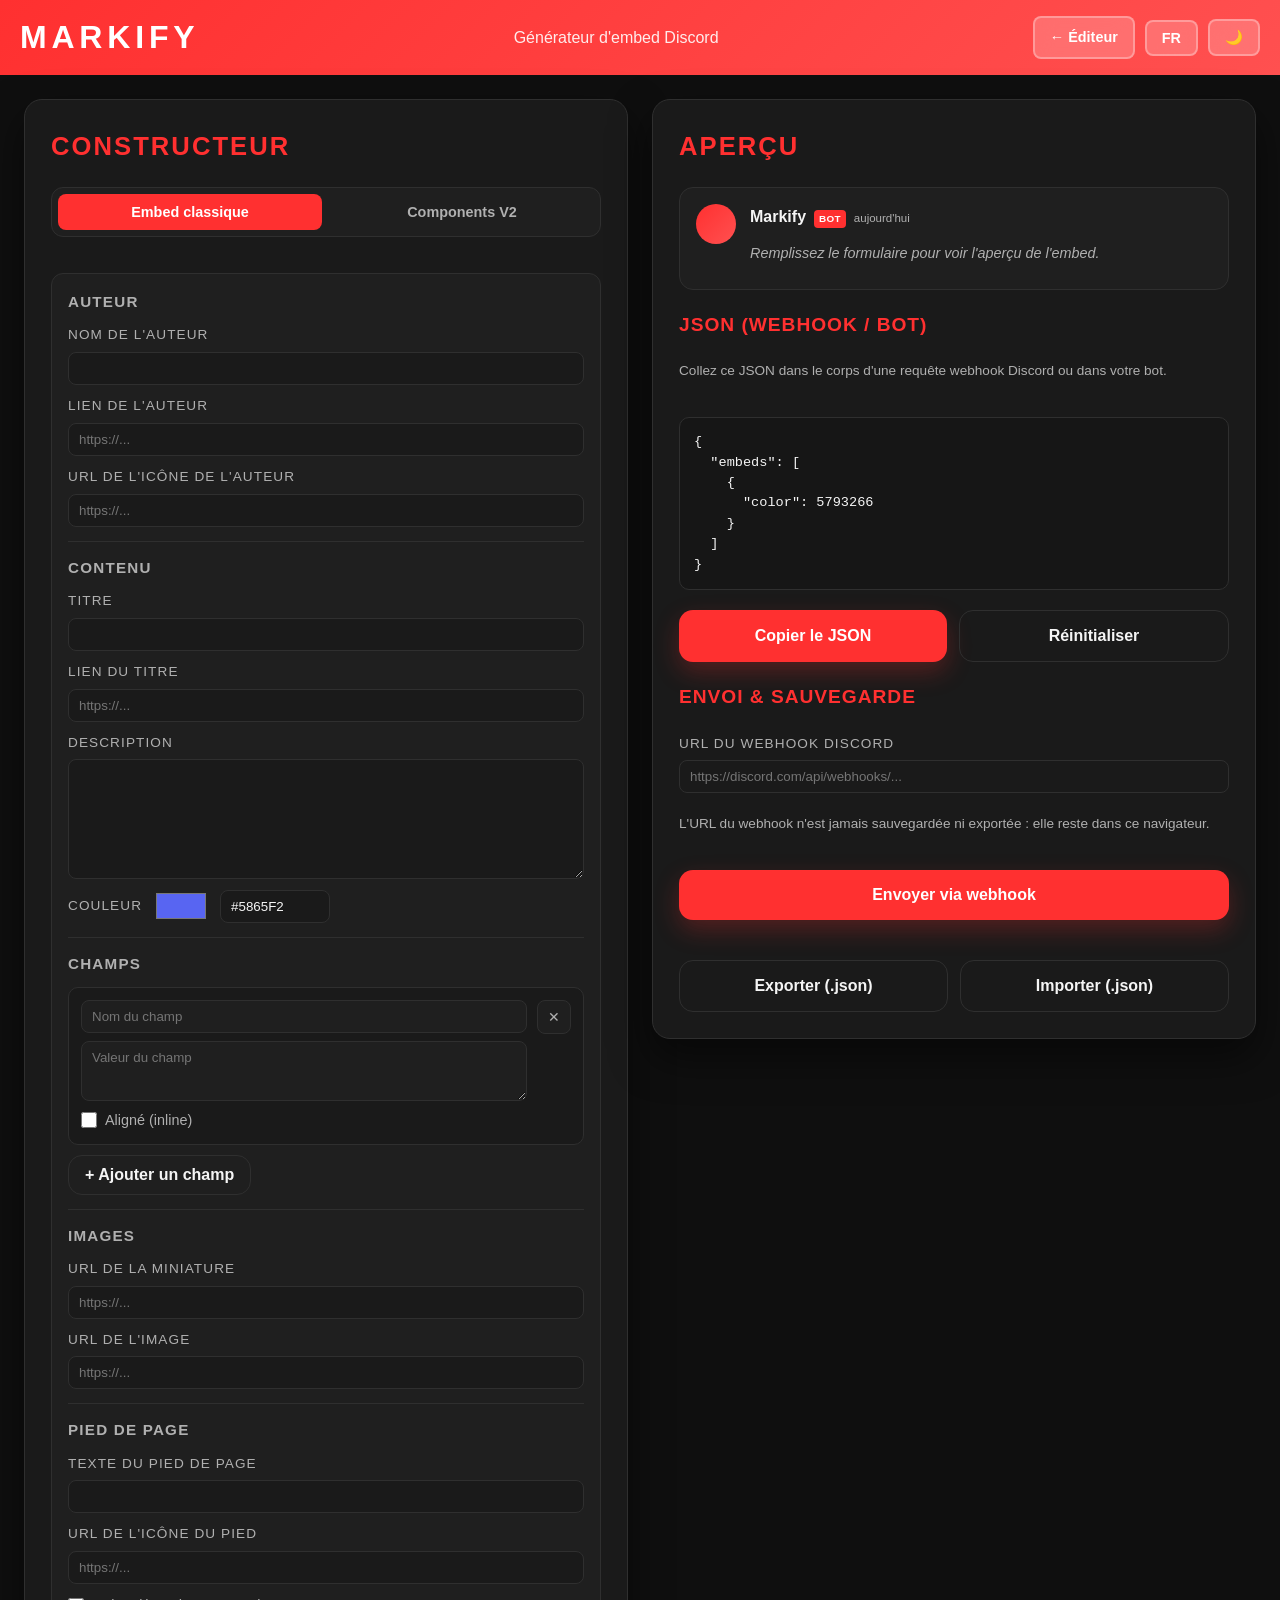
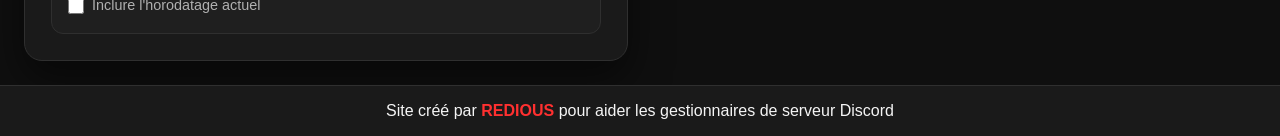
==== embed.html @ 3552f466 "Add embed & Components V2 generator page Build out embed.html into a full Discord message builder li" ====
<!DOCTYPE html>
<html lang="fr">
<head>
    <meta charset="UTF-8">
    <meta name="viewport" content="width=device-width, initial-scale=1.0">
    <title>Markify - Générateur d'embed Discord</title>
    <meta name="description" content="Construisez, prévisualisez et exportez des embeds Discord (JSON webhook/bot) avec Markify.">
    <link rel="stylesheet" href="style.css">
    <link rel="icon" type="image/svg+xml" href="favicon.svg">
</head>
<body>
    <script>try{if(localStorage.getItem('markify-theme')==='light')document.body.classList.add('light');}catch(e){}</script>
    <header>
        <h1>MARKIFY</h1>
        <p id="subtitle">Générateur d'embed Discord</p>
        <div class="controls">
            <a class="control-btn" id="backLink" href="index.html">← Éditeur</a>
            <button class="control-btn" id="langBtn">FR</button>
            <button class="control-btn" id="themeBtn">🌙</button>
        </div>
    </header>

    <div class="embed-container">
        <!-- BUILDER COLUMN -->
        <section class="column">
            <h2 class="column-title"><span id="builderTitle">Constructeur</span></h2>

            <div class="mode-toggle" role="tablist">
                <button type="button" class="mode-btn active" id="modeEmbedBtn" role="tab" aria-selected="true">Embed classique</button>
                <button type="button" class="mode-btn" id="modeV2Btn" role="tab" aria-selected="false">Components V2</button>
            </div>

            <div id="embedPane">
            <div class="embed-builder">
                <!-- AUTHOR -->
                <div class="embed-group">
                    <div class="style-group-header" id="authorLegend">Auteur</div>
                    <div class="embed-field">
                        <label for="authorName" id="authorNameLabel">Nom de l'auteur</label>
                        <input type="text" id="authorName" maxlength="256" autocomplete="off">
                    </div>
                    <div class="embed-field">
                        <label for="authorUrl" id="authorUrlLabel">Lien de l'auteur</label>
                        <input type="text" id="authorUrl" autocomplete="off" placeholder="https://...">
                    </div>
                    <div class="embed-field">
                        <label for="authorIcon" id="authorIconLabel">URL de l'icône de l'auteur</label>
                        <input type="text" id="authorIcon" autocomplete="off" placeholder="https://...">
                    </div>
                </div>

                <!-- BODY -->
                <div class="embed-group">
                    <div class="style-group-header" id="bodyLegend">Contenu</div>
                    <div class="embed-field">
                        <label for="embedTitle" id="titleLabel">Titre</label>
                        <input type="text" id="embedTitle" maxlength="256" autocomplete="off">
                    </div>
                    <div class="embed-field">
                        <label for="titleUrl" id="titleUrlLabel">Lien du titre</label>
                        <input type="text" id="titleUrl" autocomplete="off" placeholder="https://...">
                    </div>
                    <div class="embed-field">
                        <label for="embedDescription" id="descriptionLabel">Description</label>
                        <textarea id="embedDescription" maxlength="4096"></textarea>
                    </div>
                    <div class="embed-field color-field">
                        <label for="embedColor" id="colorLabel">Couleur</label>
                        <input type="color" id="embedColor" value="#5865f2">
                        <input type="text" id="embedColorHex" class="color-hex" value="#5865F2" maxlength="7" autocomplete="off" spellcheck="false">
                    </div>
                </div>

                <!-- FIELDS -->
                <div class="embed-group">
                    <div class="style-group-header" id="fieldsLegend">Champs</div>
                    <div id="fieldsList" class="embed-fields-list"></div>
                    <button type="button" class="reset-btn embed-add-btn" id="addFieldBtn">+ <span id="addFieldText">Ajouter un champ</span></button>
                </div>

                <!-- IMAGES -->
                <div class="embed-group">
                    <div class="style-group-header" id="mediaLegend">Images</div>
                    <div class="embed-field">
                        <label for="thumbnailUrl" id="thumbnailLabel">URL de la miniature</label>
                        <input type="text" id="thumbnailUrl" autocomplete="off" placeholder="https://...">
                    </div>
                    <div class="embed-field">
                        <label for="imageUrl" id="imageLabel">URL de l'image</label>
                        <input type="text" id="imageUrl" autocomplete="off" placeholder="https://...">
                    </div>
                </div>

                <!-- FOOTER -->
                <div class="embed-group">
                    <div class="style-group-header" id="footerLegend">Pied de page</div>
                    <div class="embed-field">
                        <label for="footerText" id="footerTextLabel">Texte du pied de page</label>
                        <input type="text" id="footerText" maxlength="2048" autocomplete="off">
                    </div>
                    <div class="embed-field">
                        <label for="footerIcon" id="footerIconLabel">URL de l'icône du pied</label>
                        <input type="text" id="footerIcon" autocomplete="off" placeholder="https://...">
                    </div>
                    <label class="embed-checkbox">
                        <input type="checkbox" id="timestampToggle">
                        <span id="timestampLabel">Inclure l'horodatage actuel</span>
                    </label>
                </div>
            </div>
            </div>

            <div id="v2Pane" hidden>
                <p class="info-note" id="v2Intro">Components V2 : construisez le message par blocs. Le JSON utilise le flag 32768 et remplace complètement content/embeds.</p>
                <div class="v2-toolbar" id="v2Toolbar"></div>
                <div class="v2-blocks" id="v2Root"></div>
            </div>
        </section>

        <!-- PREVIEW & OUTPUT COLUMN -->
        <section class="column">
            <h2 class="column-title"><span id="previewColTitle">Aperçu</span></h2>

            <div class="discord-preview">
                <div class="discord-message">
                    <div class="discord-avatar"></div>
                    <div class="discord-message-body">
                        <div class="discord-message-header">
                            <span class="discord-username" id="botName">Markify</span>
                            <span class="discord-bot-tag">BOT</span>
                            <span class="discord-message-time" id="botTime">aujourd'hui</span>
                        </div>
                        <div id="embedPreview" class="discord-embed-wrapper"></div>
                    </div>
                </div>
            </div>

            <div class="section-header" id="jsonTitle">JSON (webhook / bot)</div>
            <p class="info-note" id="jsonInfo">Collez ce JSON dans le corps d'une requête webhook Discord ou dans votre bot.</p>
            <pre id="embedOutput" class="embed-output"></pre>

            <div class="button-group">
                <button type="button" class="copy-btn" id="copyJsonBtn"><span id="copyJsonText">Copier le JSON</span></button>
                <button type="button" class="reset-btn" id="resetBtn"><span id="resetText">Réinitialiser</span></button>
            </div>

            <div class="section-header" id="deliveryTitle">Envoi & sauvegarde</div>

            <div class="embed-field">
                <label for="webhookUrl" id="webhookLabel">URL du webhook Discord</label>
                <input type="text" id="webhookUrl" autocomplete="off" spellcheck="false" placeholder="https://discord.com/api/webhooks/...">
            </div>
            <p class="info-note" id="webhookInfo">L'URL du webhook n'est jamais sauvegardée ni exportée : elle reste dans ce navigateur.</p>
            <div class="button-group">
                <button type="button" class="copy-btn" id="sendWebhookBtn"><span id="sendText">Envoyer via webhook</span></button>
            </div>
            <p class="embed-status" id="webhookStatus" role="status" aria-live="polite"></p>

            <div class="button-group">
                <button type="button" class="reset-btn" id="exportBtn"><span id="exportText">Exporter (.json)</span></button>
                <button type="button" class="reset-btn" id="importBtn"><span id="importText">Importer (.json)</span></button>
            </div>
            <input type="file" id="importFile" accept="application/json,.json" hidden>
        </section>
    </div>

    <footer>
        <p><span id="footerCredit">Site créé par</span> <a href="https://discord.gg/6b4NYRNsRC" target="_blank" rel="noopener">REDIOUS</a> <span id="footerCredit2">pour aider les gestionnaires de serveur Discord</span></p>
    </footer>

    <div id="notification" class="notification"></div>

    <script src="embed.js" type="module"></script>
</body>
</html>
---- style.css ----
* {
    margin: 0;
    padding: 0;
    box-sizing: border-box;
}

html,
body {
    height: 100%;
}

:root {
    --bg-primary: #0f0f0f;
    --bg-secondary: #1a1a1a;
    --bg-tertiary: #1f1f1f;
    --bg-hover: #262626;
    --text-primary: #f5f5f5;
    --text-secondary: #b0b0b0;
    --accent: #ff3030;
    --accent-hover: #ff5050;
    --success: #5fd7a4;
    --warning: #ffd166;
    --error: #ff6b6b;
    --border: #2f2f2f;
    --code-bg: #161616;
    --shadow: rgba(0, 0, 0, 0.5);
}

body.light {
    --bg-primary: #ffffff;
    --bg-secondary: #f5f5f5;
    --bg-tertiary: #f0f0f0;
    --bg-hover: #e2e2e2;
    --text-primary: #1a1a1a;
    --text-secondary: #4c4c4c;
    --accent: #c10000;
    --accent-hover: #ff0000;
    --success: #1f7a56;
    --warning: #b35c00;
    --error: #d60032;
    --border: #d6d6d6;
    --code-bg: #e7e7e7;
    --shadow: rgba(0, 0, 0, 0.15);
}

body {
    font-family: 'Segoe UI', Tahoma, Geneva, Verdana, sans-serif;
    background: var(--bg-primary);
    color: var(--text-primary);
    line-height: 1.6;
    transition: background 0.3s, color 0.3s;
    min-height: 100%;
    display: flex;
    flex-direction: column;
}

.emoji-item, #messagePreview {
    font-family: "Apple Color Emoji", "Segoe UI Emoji", "Noto Color Emoji", "Android Emoji", "Twemoji Mozilla", "EmojiOne Color", sans-serif;
}

/* HEADER */
header {
    background: linear-gradient(135deg, var(--accent), var(--accent-hover));
    padding: 12px 20px;
    display: flex;
    align-items: center;
    flex-wrap: wrap;
    gap: 20px;
}

header h1 {
    font-size: 2em;
    color: #fff;
    letter-spacing: 0.15em;
    margin: 0;
}

header p {
    color: rgba(255, 255, 255, 0.9);
    font-size: 1em;
    flex: 1;
    text-align: center;
    margin: 0;
}

/* CONTROLS */
.controls {
    display: flex;
    gap: 10px;
    align-items: center;
    margin-left: auto;
}

.control-btn {
    background: rgba(255, 255, 255, 0.2);
    border: 2px solid rgba(255, 255, 255, 0.3);
    color: #fff;
    padding: 8px 15px;
    border-radius: 8px;
    cursor: pointer;
    font-size: 0.9em;
    font-weight: 600;
    transition: all 0.3s;
    -webkit-backdrop-filter: blur(10px);
    backdrop-filter: blur(10px);
}

.control-btn:hover {
    background: rgba(255, 255, 255, 0.3);
    transform: translateY(-2px);
}

/* MAIN LAYOUT */
.main-container {
    display: grid;
    grid-template-columns: minmax(0, 1fr) minmax(0, 2fr) minmax(0, 1fr);
    grid-template-areas: "emoji editor styles";
    gap: 24px;
    padding: 24px;
    max-width: 1700px;
    margin: 0 auto;
    width: 100%;
    flex: 1;
}

.column {
    background: var(--bg-secondary);
    border-radius: 18px;
    border: 1px solid var(--border);
    padding: 26px;
    box-shadow: 0 18px 40px var(--shadow);
    display: flex;
    flex-direction: column;
    gap: 20px;
    transition: transform 0.3s ease, box-shadow 0.3s ease;
    overflow: hidden;
    min-height: 0;
}

.column:hover {
    transform: translateY(-2px);
    box-shadow: 0 22px 46px var(--shadow);
}

.column-emoji {
    grid-area: emoji;
}

.column-editor {
    grid-area: editor;
    overflow: visible;
}

.column-styles {
    grid-area: styles;
}

.column-title {
    font-size: 1.6em;
    color: var(--accent);
    display: flex;
    align-items: center;
    gap: 10px;
    text-transform: uppercase;
    letter-spacing: 0.08em;
}

/* EMOJI SECTION */
.search-box {
    width: 100%;
    padding: 14px;
    background: var(--bg-tertiary);
    border: 1px solid var(--border);
    border-radius: 12px;
    color: var(--text-primary);
    font-size: 1em;
    margin-bottom: 16px;
    transition: border-color 0.3s ease, box-shadow 0.3s ease;
}

.search-box:focus {
    outline: none;
    border-color: var(--accent);
    box-shadow: 0 0 0 3px rgba(255, 48, 48, 0.2);
}

.tabs {
    display: flex;
    gap: 8px;
    flex-wrap: wrap;
    margin-bottom: 20px;
}

.tab {
    background: var(--bg-tertiary);
    color: var(--text-primary);
    border: 1px solid transparent;
    padding: 8px 16px;
    border-radius: 10px;
    cursor: pointer;
    font-size: 0.9em;
    transition: all 0.3s ease;
}

.tab:hover {
    background: var(--bg-hover);
    transform: translateY(-1px);
}

.tab.active {
    background: var(--accent);
    color: #fff;
    border-color: var(--accent);
}

.emoji-grid {
    display: grid;
    grid-template-columns: repeat(auto-fill, minmax(50px, 1fr));
    gap: 8px;
    overflow-y: auto;
    padding: 4px;
}

.emoji-item {
    background: var(--bg-tertiary);
    border: 1px solid transparent;
    border-radius: 14px;
    padding: 12px;
    font-size: 1.8em;
    text-align: center;
    cursor: pointer;
    transition: all 0.3s ease;
    display: flex;
    align-items: center;
    justify-content: center;
}

.emoji-item:hover {
    background: var(--bg-hover);
    border-color: var(--accent);
    transform: scale(1.12);
}

.emoji-item:active {
    transform: scale(1.04);
}

/* EDITOR SECTION */
.info-box {
    background: var(--bg-tertiary);
    padding: 18px;
    border-radius: 14px;
    border: 1px solid var(--border);
    box-shadow: inset 0 0 0 1px rgba(255, 255, 255, 0.02);
    font-size: 0.95em;
    line-height: 1.6;
}

.info-box ul {
    margin-top: 10px;
    margin-left: 18px;
    list-style: disc;
    color: var(--text-secondary);
}

.info-box li + li {
    margin-top: 4px;
}

.section-header {
    font-size: 1.2em;
    font-weight: 700;
    letter-spacing: 0.05em;
    text-transform: uppercase;
    color: var(--accent);
}

.style-group-header {
    font-size: 0.95em;
    font-weight: 600;
    color: var(--text-secondary);
    letter-spacing: 0.08em;
    text-transform: uppercase;
}

.style-family {
    display: flex;
    flex-direction: column;
    gap: 12px;
}

.style-grid {
    display: grid;
    grid-template-columns: repeat(auto-fill, minmax(150px, 1fr));
    gap: 12px;
}

.unicode-grid {
    grid-template-columns: repeat(auto-fill, minmax(180px, 1fr));
}

.style-btn {
    background: var(--bg-tertiary);
    border: 1px solid var(--border);
    color: var(--text-primary);
    padding: 16px 14px;
    border-radius: 14px;
    cursor: pointer;
    font-size: 0.9em;
    transition: all 0.3s ease;
    text-align: left;
    display: flex;
    flex-direction: column;
    gap: 6px;
    position: relative;
}

.style-btn::after {
    content: '';
    position: absolute;
    inset: 0;
    border-radius: 14px;
    border: 1px solid transparent;
    pointer-events: none;
    transition: border-color 0.3s ease;
}

.style-btn:hover {
    background: var(--bg-hover);
    transform: translateY(-2px);
}

.style-btn:hover::after,
.style-btn:focus-visible::after {
    border-color: var(--accent);
}

.style-btn.active {
    background: var(--accent);
    color: #fff;
    border-color: var(--accent);
}

.style-btn.active .style-caption {
    color: rgba(255, 255, 255, 0.85);
}

.style-preview {
    font-size: 1.05em;
}

.style-caption {
    font-size: 0.75em;
    letter-spacing: 0.08em;
    text-transform: uppercase;
    color: var(--text-secondary);
}

.preview-underline {
    text-decoration: underline;
}

.preview-spoiler {
    background: var(--bg-hover);
    padding: 2px 6px;
    border-radius: 6px;
}

.preview-code {
    background: var(--code-bg);
    padding: 3px 6px;
    border-radius: 6px;
    font-family: 'Consolas', 'Monaco', monospace;
}

.preview-heading.h1 {
    font-size: 1.25em;
}

.preview-heading.h2 {
    font-size: 1.15em;
}

.preview-heading.h3 {
    font-size: 1.05em;
}

.preview-quote {
    padding-left: 10px;
    border-left: 3px solid var(--accent);
}

.preview-list {
    display: flex;
    align-items: center;
    gap: 6px;
}

.preview-list::before {
    content: '•';
    color: var(--accent);
}

#messageEditor {
    width: 100%;
    min-height: 260px;
    padding: 18px;
    background: var(--bg-tertiary);
    border: 1px solid var(--border);
    border-radius: 16px;
    color: var(--text-primary);
    font-size: 1em;
    font-family: 'Consolas', 'Monaco', monospace;
    resize: vertical;
    transition: border-color 0.3s ease, box-shadow 0.3s ease;
}

#messageEditor:focus {
    outline: none;
    border-color: var(--accent);
    box-shadow: 0 0 0 3px rgba(255, 48, 48, 0.18);
}

.preview-box {
    background: var(--bg-tertiary);
    padding: 24px;
    border-radius: 16px;
    min-height: 160px;
    border: 1px solid var(--border);
    word-wrap: break-word;
    white-space: pre-wrap;
    font-family: 'Segoe UI', sans-serif;
    transition: border-color 0.3s ease;
}

.editor-workspace {
    display: flex;
    flex-direction: column;
    gap: 20px;
    flex: 1;
}

.button-group {
    display: flex;
    gap: 12px;
}

.copy-btn, .reset-btn {
    flex: 1;
    padding: 16px;
    border-radius: 14px;
    font-size: 1em;
    font-weight: 600;
    cursor: pointer;
    transition: all 0.3s ease;
    border: none;
}

.copy-btn {
    background: var(--accent);
    color: #fff;
    box-shadow: 0 10px 25px rgba(255, 48, 48, 0.25);
}

.copy-btn:hover {
    background: var(--accent-hover);
    transform: translateY(-2px);
}

.reset-btn {
    background: transparent;
    color: var(--text-primary);
    border: 1px solid var(--border);
}

.reset-btn:hover {
    background: var(--bg-hover);
    transform: translateY(-2px);
}

.control-btn:focus-visible,
.tab:focus-visible,
.style-btn:focus-visible,
.emoji-item:focus-visible,
.copy-btn:focus-visible,
.reset-btn:focus-visible {
    outline: 3px solid var(--accent);
    outline-offset: 2px;
}

/* FOOTER */
footer {
    background: var(--bg-secondary);
    padding: 12px 20px;
    text-align: center;
    border-top: 1px solid var(--border);
    flex-shrink: 0;
}

footer a {
    color: var(--accent);
    text-decoration: none;
    font-weight: 600;
    transition: color 0.3s;
}

footer a:hover {
    color: var(--accent-hover);
    text-decoration: underline;
}

/* NOTIFICATION */
.notification {
    position: fixed;
    bottom: 30px;
    right: 30px;
    background: var(--bg-tertiary);
    color: var(--text-primary);
    padding: 16px 28px;
    border-radius: 14px;
    font-weight: 600;
    letter-spacing: 0.03em;
    opacity: 0;
    transform: translateY(20px);
    transition: all 0.3s ease;
    pointer-events: none;
    z-index: 1000;
    max-width: min(320px, calc(100% - 40px));
    width: max-content;
    border: 1px solid var(--border);
}

.notification.show {
    opacity: 1;
    transform: translateY(0);
}

.notification.success {
    background: var(--success);
    color: var(--bg-primary);
}

.notification.warning {
    background: var(--warning);
    color: var(--bg-primary);
}

.notification.error {
    background: var(--error);
    color: #fff;
}

.info-note {
    font-size: 0.85em;
    color: var(--text-secondary);
    margin-bottom: 15px;
}

.empty-state {
    text-align: center;
    padding: 30px 10px;
    color: var(--text-secondary);
    background: var(--bg-tertiary);
    border-radius: 10px;
}

.preview-box pre {
    background: var(--bg-hover);
    padding: 12px;
    border-radius: 8px;
    overflow-x: auto;
    font-family: 'Consolas', 'Monaco', monospace;
}

.preview-box blockquote {
    border-left: 4px solid var(--accent);
    margin: 10px 0;
    padding-left: 12px;
    color: var(--text-secondary);
}

.preview-box .preview-spoiler {
    background: var(--text-secondary);
    color: transparent;
    border-radius: 4px;
    padding: 0 4px;
}

.preview-box .preview-spoiler.revealed {
    color: inherit;
}

.preview-box .list-item {
    margin-left: 18px;
    color: var(--text-secondary);
}

/* RESPONSIVE */
@media (max-width: 1200px) {
    .main-container {
        grid-template-columns: 1fr;
        grid-template-areas:
            "emoji"
            "editor"
            "styles";
        gap: 20px;
    }

    .controls {
        justify-content: center;
        margin-top: 10px;
        margin-left: 0;
    }

    .column {
        max-height: none;
        overflow: visible;
        max-height: none;
    }
}

@media (max-width: 768px) {
    header {
        padding: 12px 16px;
    }

    .main-container {
        padding: 15px;
    }

    .column {
        padding: 20px;
    }

    .controls {
        flex-direction: column;
        align-items: stretch;
        width: 100%;
        gap: 8px;
        margin-left: 0;
    }

    .control-btn {
        width: 100%;
        text-align: center;
    }

    .notification {
        left: 50%;
        right: auto;
        transform: translateX(-50%) translateY(20px);
    }

    .notification.show {
        transform: translateX(-50%) translateY(0);
    }
}

/* SCROLLBAR */
::-webkit-scrollbar {
    width: 10px;
}

::-webkit-scrollbar-track {
    background: var(--bg-tertiary);
}

::-webkit-scrollbar-thumb {
    background: var(--border);
    border-radius: 5px;
}

::-webkit-scrollbar-thumb:hover {
    background: var(--accent);
}

/* --- Markify Enhancements --- */
.editor-stats {
    display: flex;
    gap: 16px;
    margin: 12px 0 18px;
    flex-wrap: wrap;
}

.stat-item {
    background: var(--bg-tertiary);
    padding: 8px 12px;
    border-radius: 10px;
    display: flex;
    flex-direction: column;
    min-width: 110px;
}

.stat-label {
    font-size: 0.75rem;
    text-transform: uppercase;
    letter-spacing: 0.08em;
    color: var(--text-secondary);
}

.stat-value {
    font-weight: 600;
    font-size: 1.1rem;
}

.stat-value.limit-warning {
    color: var(--warning);
}

.stat-value.limit-danger {
    color: var(--error);
}

.stat-total {
    font-size: 0.85rem;
    color: var(--text-secondary);
    margin-left: 4px;
}


















.embed-builder {
    background: var(--bg-tertiary);
    border-radius: 12px;
    padding: 16px;
    margin-top: 16px;
    border: 1px solid var(--border);
    display: flex;
    flex-direction: column;
    gap: 14px;
}

.embed-field {
    display: flex;
    flex-direction: column;
    gap: 6px;
}

.embed-field label {
    font-size: 0.85rem;
    text-transform: uppercase;
    letter-spacing: 0.08em;
    color: var(--text-secondary);
}

.embed-field input[type="text"],
.embed-field textarea {
    background: var(--bg-secondary);
    color: var(--text-primary);
    border: 1px solid var(--border);
    border-radius: 8px;
    padding: 8px 10px;
    font-family: inherit;
}

.embed-field textarea {
    min-height: 120px;
    resize: vertical;
}

.color-field {
    flex-direction: row;
    align-items: center;
    gap: 12px;
}

.color-field input[type="color"] {
    width: 54px;
    height: 34px;
    border: none;
    background: transparent;
    cursor: pointer;
}

.embed-actions {
    display: flex;
    gap: 12px;
    align-items: center;
}

.embed-status {
    font-size: 0.85rem;
    color: var(--text-secondary);
}

.embed-status.success {
    color: var(--success);
}

.embed-status.error {
    color: var(--error);
}

.embed-output {
    background: var(--code-bg);
    border: 1px solid var(--border);
    color: var(--text-primary);
    border-radius: 10px;
    padding: 14px;
    font-family: "Consolas", "Monaco", monospace;
    font-size: 0.85rem;
    line-height: 1.5;
    max-height: 320px;
    overflow: auto;
    white-space: pre;
    margin: 0;
}

/* Discord dynamic timestamp */
.timestamp-tool {
    background: var(--bg-tertiary);
    border-radius: 16px;
    border: 1px solid var(--border);
    padding: 18px;
    display: flex;
    flex-direction: column;
    gap: 14px;
    flex-shrink: 0;
}

body:not(.light) .timestamp-tool input[type="date"],
body:not(.light) .timestamp-tool input[type="time"] {
    color-scheme: dark;
}

body.light .timestamp-tool input[type="date"],
body.light .timestamp-tool input[type="time"] {
    color-scheme: light;
}

.timestamp-input-shell {
    display: flex;
    align-items: stretch;
    background: var(--bg-secondary);
    border: 1px solid var(--border);
    border-radius: 12px;
    min-height: 48px;
    transition: border-color 0.2s ease, box-shadow 0.2s ease;
}

.timestamp-input-shell:focus-within {
    border-color: var(--accent);
    box-shadow: 0 0 0 3px rgba(255, 48, 48, 0.15);
}

.timestamp-input-in-shell {
    flex: 1;
    min-width: 0;
    border: none !important;
    border-radius: 0 !important;
    background: transparent !important;
    box-shadow: none !important;
    padding: 12px 8px 12px 14px !important;
    position: relative;
}

.timestamp-input-in-shell:focus {
    outline: none;
    box-shadow: none !important;
}

/* Une seule icône : masquer le sélecteur natif (Chromium / Safari / Edge) */
.timestamp-input-shell input[type="date"]::-webkit-calendar-picker-indicator,
.timestamp-input-shell input[type="time"]::-webkit-calendar-picker-indicator {
    opacity: 0;
    position: absolute;
    inset: 0;
    width: 100%;
    height: 100%;
    margin: 0;
    padding: 0;
    cursor: pointer;
}

.timestamp-input-shell input[type="date"]::-webkit-clear-button,
.timestamp-input-shell input[type="time"]::-webkit-clear-button {
    display: none;
}

/* Firefox : icône calendrier native */
.timestamp-input-shell input[type="date"]::-moz-calendar-picker-indicator {
    opacity: 0;
    position: absolute;
    inset: 0;
    width: 100%;
    height: 100%;
    cursor: pointer;
}

.timestamp-icon-btn {
    flex-shrink: 0;
    width: 48px;
    display: flex;
    align-items: center;
    justify-content: center;
    border: none;
    border-left: 1px solid var(--border);
    background: var(--bg-tertiary);
    color: var(--text-primary);
    cursor: pointer;
    transition: background 0.2s ease, color 0.2s ease;
}

.timestamp-icon-btn:hover {
    background: var(--accent);
    color: #fff;
}

.timestamp-svg {
    display: block;
    pointer-events: none;
}

.timestamp-intro {
    font-size: 0.92em;
    color: var(--text-secondary);
    line-height: 1.55;
    margin: 0;
}

.timestamp-fields {
    display: grid;
    grid-template-columns: 1fr 1fr;
    gap: 12px;
}

.timestamp-field-wide {
    grid-column: 1 / -1;
}

.timestamp-tap {
    cursor: pointer;
}

.timestamp-field {
    display: flex;
    flex-direction: column;
    gap: 6px;
}

.timestamp-field label,
.timestamp-preview-label {
    font-size: 0.8rem;
    text-transform: uppercase;
    letter-spacing: 0.07em;
    color: var(--text-secondary);
    font-weight: 600;
}

.timestamp-input,
.timestamp-select {
    width: 100%;
    padding: 12px 14px;
    background: var(--bg-secondary);
    border: 1px solid var(--border);
    border-radius: 12px;
    color: var(--text-primary);
    font-size: 1em;
    font-family: inherit;
    transition: border-color 0.2s ease, box-shadow 0.2s ease;
}

.timestamp-input:focus,
.timestamp-select:focus {
    outline: none;
    border-color: var(--accent);
    box-shadow: 0 0 0 3px rgba(255, 48, 48, 0.15);
}

/* Menu déroulant du format d’horodatage (select natif : liste = OS, options partiellement stylables) */
select.timestamp-select {
    appearance: none;
    -webkit-appearance: none;
    -moz-appearance: none;
    min-height: 48px;
    padding: 12px 44px 12px 14px;
    cursor: pointer;
    font-weight: 500;
    line-height: 1.35;
    accent-color: var(--accent);
    background-image: url("data:image/svg+xml,%3Csvg xmlns='http://www.w3.org/2000/svg' width='20' height='20' viewBox='0 0 24 24' fill='none' stroke='%23b0b0b0' stroke-width='2' stroke-linecap='round' stroke-linejoin='round'%3E%3Cpath d='M6 9l6 6 6-6'/%3E%3C/svg%3E");
    background-repeat: no-repeat;
    background-position: right 12px center;
    background-size: 18px;
    background-color: var(--bg-secondary);
}

body.light select.timestamp-select {
    background-image: url("data:image/svg+xml,%3Csvg xmlns='http://www.w3.org/2000/svg' width='20' height='20' viewBox='0 0 24 24' fill='none' stroke='%234c4c4c' stroke-width='2' stroke-linecap='round' stroke-linejoin='round'%3E%3Cpath d='M6 9l6 6 6-6'/%3E%3C/svg%3E");
}

select.timestamp-select::-ms-expand {
    display: none;
}

select.timestamp-select:hover {
    border-color: var(--text-secondary);
    background-color: var(--bg-hover);
}

body:not(.light) select.timestamp-select {
    color-scheme: dark;
}

body.light select.timestamp-select {
    color-scheme: light;
}

select.timestamp-select option {
    background-color: var(--bg-secondary);
    color: var(--text-primary);
    font-weight: 500;
    padding: 0.5em 0.75em;
}

select.timestamp-select option:checked {
    background-color: var(--accent);
    color: #fff;
}

.timestamp-preview {
    background: var(--bg-secondary);
    border: 1px solid var(--border);
    border-radius: 12px;
    padding: 14px 16px;
    font-size: 1.05em;
    min-height: 2.5em;
    display: flex;
    align-items: center;
}

.timestamp-code-row {
    display: flex;
    gap: 10px;
    flex-wrap: wrap;
    align-items: stretch;
}

.timestamp-code-input {
    flex: 1;
    min-width: 0;
    padding: 12px 14px;
    background: var(--code-bg);
    border: 1px solid var(--border);
    border-radius: 12px;
    color: var(--text-primary);
    font-family: 'Consolas', 'Monaco', monospace;
    font-size: 0.9em;
}

.timestamp-copy-btn {
    padding: 12px 18px;
    border-radius: 12px;
    border: none;
    background: var(--accent);
    color: #fff;
    font-weight: 600;
    cursor: pointer;
    white-space: nowrap;
    transition: background 0.2s ease, transform 0.15s ease;
}

.timestamp-copy-btn:hover {
    background: var(--accent-hover);
}

.timestamp-copy-btn:active {
    transform: scale(0.98);
}

.timestamp-reset-full {
    width: 100%;
    padding: 14px;
    border-radius: 12px;
    border: 1px solid var(--border);
    background: var(--bg-secondary);
    color: var(--text-primary);
    font-weight: 600;
    cursor: pointer;
    transition: background 0.2s ease, border-color 0.2s ease;
}

.timestamp-reset-full:hover {
    background: var(--bg-hover);
    border-color: var(--accent);
}

@media (max-width: 520px) {
    .timestamp-fields {
        grid-template-columns: 1fr;
    }

    .timestamp-field-wide {
        grid-column: auto;
    }

    .timestamp-code-row {
        flex-direction: column;
    }

    .timestamp-copy-btn {
        width: 100%;
    }
}

/* ===================== EMBED GENERATOR ===================== */
.embed-container {
    display: grid;
    grid-template-columns: minmax(0, 1fr) minmax(0, 1fr);
    gap: 24px;
    padding: 24px;
    max-width: 1500px;
    margin: 0 auto;
    width: 100%;
    flex: 1;
    align-items: start;
}

a.control-btn {
    text-decoration: none;
    display: inline-flex;
    align-items: center;
}

.embed-group {
    display: flex;
    flex-direction: column;
    gap: 10px;
    padding-bottom: 14px;
    border-bottom: 1px solid var(--border);
}

.embed-group:last-child {
    border-bottom: none;
    padding-bottom: 0;
}

.color-hex {
    width: 110px;
    background: var(--bg-secondary);
    color: var(--text-primary);
    border: 1px solid var(--border);
    border-radius: 8px;
    padding: 8px 10px;
    font-family: 'Consolas', 'Monaco', monospace;
    text-transform: uppercase;
}

.embed-checkbox {
    display: flex;
    align-items: center;
    gap: 8px;
    font-size: 0.9rem;
    color: var(--text-secondary);
    cursor: pointer;
}

.embed-checkbox input {
    accent-color: var(--accent);
    width: 16px;
    height: 16px;
    cursor: pointer;
}

.embed-fields-list {
    display: flex;
    flex-direction: column;
    gap: 12px;
}

.embed-field-row {
    display: flex;
    gap: 10px;
    align-items: flex-start;
    background: var(--bg-secondary);
    border: 1px solid var(--border);
    border-radius: 10px;
    padding: 12px;
}

.embed-field-inputs {
    flex: 1;
    display: flex;
    flex-direction: column;
    gap: 8px;
    min-width: 0;
}

.embed-field-inputs input[type="text"],
.embed-field-inputs textarea {
    background: var(--bg-tertiary);
    color: var(--text-primary);
    border: 1px solid var(--border);
    border-radius: 8px;
    padding: 8px 10px;
    font-family: inherit;
    width: 100%;
}

.embed-field-inputs textarea {
    min-height: 60px;
    resize: vertical;
}

.field-remove {
    flex-shrink: 0;
    width: 34px;
    height: 34px;
    border: 1px solid var(--border);
    background: var(--bg-tertiary);
    color: var(--text-secondary);
    border-radius: 8px;
    cursor: pointer;
    font-size: 0.9rem;
    transition: all 0.2s ease;
}

.field-remove:hover {
    background: var(--error);
    color: #fff;
    border-color: var(--error);
}

.embed-add-btn {
    align-self: flex-start;
    padding: 10px 16px;
    flex: none;
}

/* ---- Discord-like preview ---- */
.discord-preview {
    background: var(--bg-tertiary);
    border: 1px solid var(--border);
    border-radius: 14px;
    padding: 16px;
}

.discord-message {
    display: flex;
    gap: 14px;
}

.discord-avatar {
    width: 40px;
    height: 40px;
    border-radius: 50%;
    background: linear-gradient(135deg, var(--accent), var(--accent-hover));
    flex-shrink: 0;
}

.discord-message-body {
    min-width: 0;
    flex: 1;
}

.discord-message-header {
    display: flex;
    align-items: baseline;
    gap: 8px;
    margin-bottom: 4px;
    flex-wrap: wrap;
}

.discord-username {
    font-weight: 600;
    color: var(--text-primary);
}

.discord-bot-tag {
    background: var(--accent);
    color: #fff;
    font-size: 0.62rem;
    font-weight: 700;
    letter-spacing: 0.03em;
    padding: 1px 5px;
    border-radius: 4px;
    text-transform: uppercase;
}

.discord-message-time {
    font-size: 0.72rem;
    color: var(--text-secondary);
}

.discord-embed-empty {
    color: var(--text-secondary);
    font-size: 0.9rem;
    font-style: italic;
    padding: 8px 0;
}

.discord-embed {
    display: grid;
    grid-template-columns: 1fr auto;
    gap: 12px;
    background: var(--bg-secondary);
    border-left: 4px solid var(--accent);
    border-radius: 4px;
    padding: 12px 16px;
    max-width: 440px;
}

.discord-embed-content {
    min-width: 0;
    display: flex;
    flex-direction: column;
    gap: 8px;
}

.discord-embed-author {
    display: flex;
    align-items: center;
    gap: 8px;
}

.discord-embed-author-icon {
    width: 24px;
    height: 24px;
    border-radius: 50%;
    object-fit: cover;
}

.discord-embed-author-name {
    font-size: 0.88rem;
    font-weight: 600;
    color: var(--text-primary);
    text-decoration: none;
}

a.discord-embed-author-name:hover {
    text-decoration: underline;
}

.discord-embed-title {
    font-size: 1rem;
    font-weight: 700;
    color: var(--text-primary);
    text-decoration: none;
    word-break: break-word;
}

a.discord-embed-title {
    color: #00a8fc;
}

a.discord-embed-title:hover {
    text-decoration: underline;
}

.discord-embed-description {
    font-size: 0.9rem;
    color: var(--text-secondary);
    word-break: break-word;
}

.discord-embed-description a,
.discord-embed-field-value a {
    color: #00a8fc;
    text-decoration: none;
}

.discord-embed-description a:hover,
.discord-embed-field-value a:hover {
    text-decoration: underline;
}

.md-code {
    background: var(--code-bg);
    border-radius: 4px;
    padding: 1px 4px;
    font-family: 'Consolas', 'Monaco', monospace;
    font-size: 0.85em;
}

.md-code-block {
    display: block;
    background: var(--code-bg);
    border: 1px solid var(--border);
    border-radius: 4px;
    padding: 8px 10px;
    margin: 2px 0;
    font-family: 'Consolas', 'Monaco', monospace;
    font-size: 0.85em;
    white-space: pre-wrap;
}

.md-spoiler {
    background: var(--text-secondary);
    color: transparent;
    border-radius: 4px;
    padding: 0 4px;
    cursor: pointer;
}

.md-spoiler:hover {
    color: var(--bg-primary);
}

.discord-embed-fields {
    display: grid;
    grid-template-columns: repeat(3, 1fr);
    gap: 8px;
}

.discord-embed-field {
    grid-column: 1 / -1;
    min-width: 0;
}

.discord-embed-field.inline {
    grid-column: span 1;
}

.discord-embed-field-name {
    font-size: 0.82rem;
    font-weight: 700;
    color: var(--text-primary);
    margin-bottom: 2px;
    word-break: break-word;
}

.discord-embed-field-value {
    font-size: 0.82rem;
    color: var(--text-secondary);
    white-space: pre-wrap;
    word-break: break-word;
}

.discord-embed-image {
    grid-column: 1 / -1;
    max-width: 100%;
    border-radius: 4px;
    margin-top: 4px;
}

.discord-embed-thumbnail {
    width: 80px;
    height: 80px;
    object-fit: cover;
    border-radius: 4px;
}

.discord-embed-footer {
    display: flex;
    align-items: center;
    gap: 8px;
    margin-top: 2px;
}

.discord-embed-footer-icon {
    width: 20px;
    height: 20px;
    border-radius: 50%;
    object-fit: cover;
}

.discord-embed-footer-text {
    font-size: 0.75rem;
    color: var(--text-secondary);
}

.img-broken {
    display: none;
}

@media (max-width: 900px) {
    .embed-container {
        grid-template-columns: 1fr;
    }
}

/* ===================== COMPONENTS V2 ===================== */
.mode-toggle {
    display: flex;
    gap: 8px;
    background: var(--bg-tertiary);
    border: 1px solid var(--border);
    border-radius: 12px;
    padding: 6px;
}

.mode-btn {
    flex: 1;
    padding: 10px 14px;
    border: none;
    border-radius: 8px;
    background: transparent;
    color: var(--text-secondary);
    font-weight: 600;
    font-size: 0.9rem;
    cursor: pointer;
    transition: all 0.2s ease;
}

.mode-btn:hover {
    color: var(--text-primary);
}

.mode-btn.active {
    background: var(--accent);
    color: #fff;
}

.v2-toolbar {
    display: flex;
    flex-wrap: wrap;
    gap: 8px;
    margin-bottom: 16px;
}

.v2-toolbar-nested {
    margin-top: 10px;
    margin-bottom: 0;
}

.v2-add-btn {
    background: var(--bg-secondary);
    border: 1px solid var(--border);
    color: var(--text-primary);
    border-radius: 8px;
    padding: 8px 12px;
    font-size: 0.85rem;
    font-weight: 600;
    cursor: pointer;
    transition: all 0.2s ease;
}

.v2-add-btn:hover {
    border-color: var(--accent);
    background: var(--bg-hover);
}

.v2-blocks {
    display: flex;
    flex-direction: column;
    gap: 14px;
}

.v2-card {
    background: var(--bg-tertiary);
    border: 1px solid var(--border);
    border-left: 3px solid var(--accent);
    border-radius: 10px;
    overflow: hidden;
}

.v2-card-header {
    display: flex;
    align-items: center;
    justify-content: space-between;
    padding: 8px 12px;
    background: var(--bg-secondary);
    border-bottom: 1px solid var(--border);
}

.v2-card-title {
    font-size: 0.8rem;
    font-weight: 700;
    text-transform: uppercase;
    letter-spacing: 0.06em;
    color: var(--accent);
}

.v2-card-controls {
    display: flex;
    gap: 4px;
}

.v2-icon-btn {
    width: 28px;
    height: 28px;
    border: 1px solid var(--border);
    background: var(--bg-tertiary);
    color: var(--text-secondary);
    border-radius: 6px;
    cursor: pointer;
    font-size: 0.75rem;
    transition: all 0.2s ease;
}

.v2-icon-btn:hover {
    background: var(--bg-hover);
    color: var(--text-primary);
    border-color: var(--accent);
}

.v2-card-body {
    padding: 12px;
    display: flex;
    flex-direction: column;
    gap: 10px;
}

.v2-card-body .embed-field label {
    font-size: 0.75rem;
}

.v2-card-body input[type="text"],
.v2-card-body input[type="number"],
.v2-card-body textarea,
.v2-select-input {
    background: var(--bg-secondary);
    color: var(--text-primary);
    border: 1px solid var(--border);
    border-radius: 8px;
    padding: 8px 10px;
    font-family: inherit;
    width: 100%;
}

.v2-card-body textarea {
    min-height: 70px;
    resize: vertical;
}

.v2-select-input {
    cursor: pointer;
}

.v2-subrow {
    display: flex;
    gap: 8px;
    align-items: flex-end;
    flex-wrap: wrap;
}

.v2-subrow .embed-field {
    flex: 1;
    min-width: 120px;
}

.v2-subrow .embed-checkbox {
    padding-bottom: 8px;
}

.v2-subcard {
    background: var(--bg-secondary);
    border: 1px solid var(--border);
    border-radius: 8px;
    padding: 10px;
    display: flex;
    flex-direction: column;
    gap: 8px;
}

.v2-subcard-header {
    display: flex;
    align-items: center;
    justify-content: space-between;
    font-size: 0.75rem;
    font-weight: 700;
    text-transform: uppercase;
    letter-spacing: 0.05em;
    color: var(--text-secondary);
}

.v2-nested {
    display: flex;
    flex-direction: column;
    gap: 10px;
    padding-left: 10px;
    border-left: 2px dashed var(--border);
}

/* ---- V2 preview ---- */
.v2-preview {
    display: flex;
    flex-direction: column;
    gap: 8px;
    max-width: 480px;
}

.v2-container {
    display: block;
}

.v2-container .discord-embed-content {
    gap: 8px;
}

.v2-spoilered {
    filter: blur(3px);
    opacity: 0.7;
}

.v2-section {
    display: flex;
    gap: 12px;
    align-items: flex-start;
    justify-content: space-between;
}

.v2-section-text {
    flex: 1;
    min-width: 0;
    display: flex;
    flex-direction: column;
    gap: 4px;
}

.v2-section .discord-embed-thumbnail {
    flex-shrink: 0;
}

.v2-accessory {
    flex-shrink: 0;
}

.v2-gallery {
    display: grid;
    grid-template-columns: repeat(auto-fill, minmax(90px, 1fr));
    gap: 4px;
}

.v2-gallery-img {
    width: 100%;
    aspect-ratio: 1 / 1;
    object-fit: cover;
    border-radius: 4px;
}

.v2-separator {
    height: 1px;
    background: var(--border);
    margin: 4px 0;
}

.v2-separator.large {
    margin: 10px 0;
}

.v2-separator.no-divider {
    background: transparent;
}

.v2-file {
    background: var(--bg-secondary);
    border: 1px solid var(--border);
    border-radius: 6px;
    padding: 8px 10px;
    font-size: 0.85rem;
    font-family: 'Consolas', 'Monaco', monospace;
}

.v2-actionrow {
    display: flex;
    flex-wrap: wrap;
    gap: 6px;
}

.v2-btn {
    display: inline-flex;
    align-items: center;
    padding: 6px 12px;
    border-radius: 6px;
    font-size: 0.85rem;
    font-weight: 600;
    color: #fff;
    text-decoration: none;
    cursor: pointer;
}

.v2-btn.disabled {
    opacity: 0.5;
    pointer-events: none;
}

.v2-btn-style-1 { background: #5865f2; }
.v2-btn-style-2 { background: #4e5058; }
.v2-btn-style-3 { background: #248046; }
.v2-btn-style-4 { background: #da373c; }
.v2-btn-style-5 { background: #4e5058; }

.v2-select {
    width: 100%;
    max-width: 300px;
    background: var(--bg-secondary);
    border: 1px solid var(--border);
    border-radius: 6px;
    padding: 8px 12px;
    font-size: 0.85rem;
    color: var(--text-secondary);
}
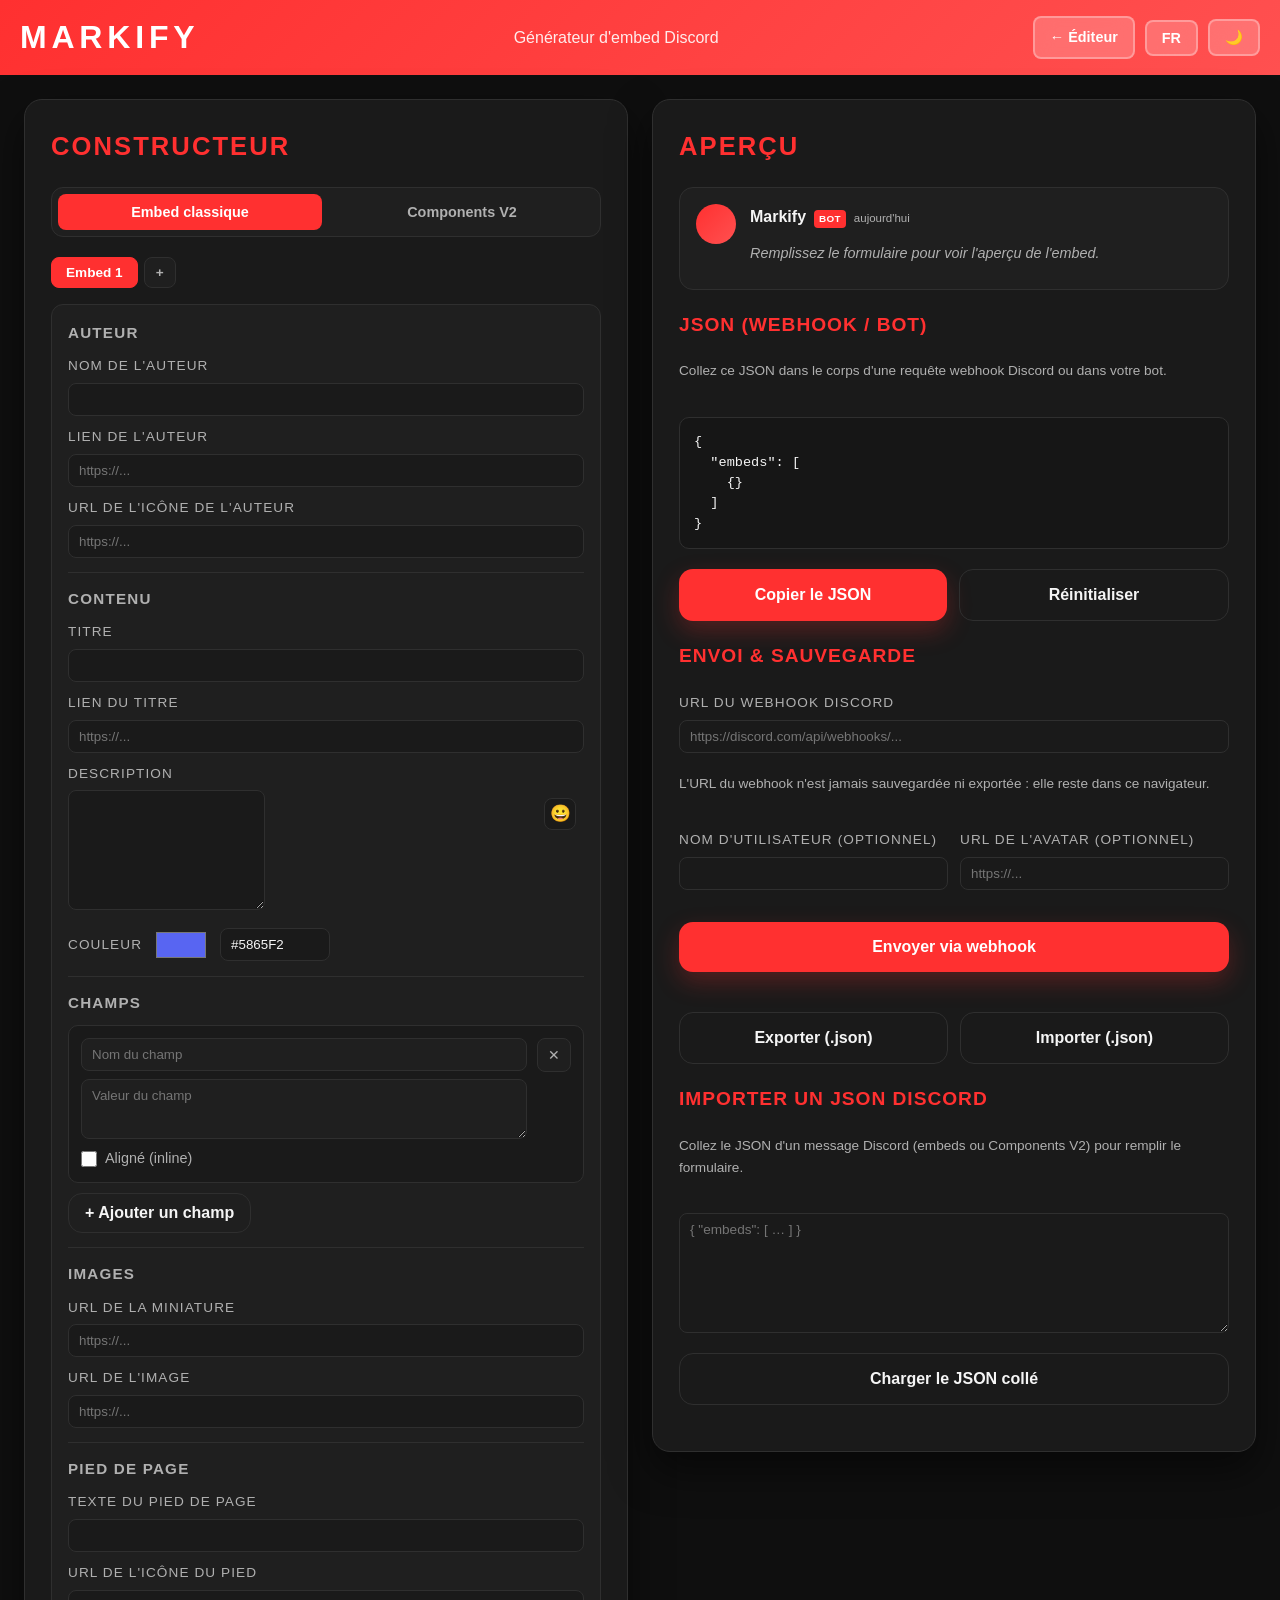
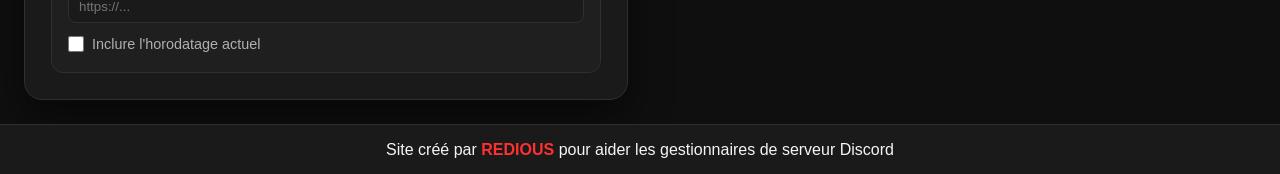
==== commit c258c986: "Improve embed/V2 generator: multi-embeds, validation, import, polish - Validation panel: warn on emb" ====
--- a/embed.html
+++ b/embed.html
@@ -31,6 +31,7 @@
             </div>
 
             <div id="embedPane">
+            <div class="embed-tabs" id="embedTabs"></div>
             <div class="embed-builder">
                 <!-- AUTHOR -->
                 <div class="embed-group">
@@ -62,7 +63,14 @@
                     </div>
                     <div class="embed-field">
                         <label for="embedDescription" id="descriptionLabel">Description</label>
-                        <textarea id="embedDescription" maxlength="4096"></textarea>
+                        <div class="field-with-emoji">
+                            <textarea id="embedDescription" maxlength="4096"></textarea>
+                            <button type="button" class="emoji-trigger" id="emojiBtn" title="Emojis" aria-label="Emojis">😀</button>
+                            <div class="emoji-popover" id="emojiPopover" hidden>
+                                <input type="text" id="emojiPopoverSearch" class="emoji-popover-search" autocomplete="off" placeholder="Rechercher…">
+                                <div class="emoji-popover-grid" id="emojiPopoverGrid"></div>
+                            </div>
+                        </div>
                     </div>
                     <div class="embed-field color-field">
                         <label for="embedColor" id="colorLabel">Couleur</label>
@@ -138,6 +146,7 @@
             <div class="section-header" id="jsonTitle">JSON (webhook / bot)</div>
             <p class="info-note" id="jsonInfo">Collez ce JSON dans le corps d'une requête webhook Discord ou dans votre bot.</p>
             <pre id="embedOutput" class="embed-output"></pre>
+            <div id="validationPanel" class="validation-panel" hidden></div>
 
             <div class="button-group">
                 <button type="button" class="copy-btn" id="copyJsonBtn"><span id="copyJsonText">Copier le JSON</span></button>
@@ -151,6 +160,16 @@
                 <input type="text" id="webhookUrl" autocomplete="off" spellcheck="false" placeholder="https://discord.com/api/webhooks/...">
             </div>
             <p class="info-note" id="webhookInfo">L'URL du webhook n'est jamais sauvegardée ni exportée : elle reste dans ce navigateur.</p>
+            <div class="webhook-overrides">
+                <div class="embed-field">
+                    <label for="webhookUsername" id="webhookUsernameLabel">Nom d'utilisateur (optionnel)</label>
+                    <input type="text" id="webhookUsername" maxlength="80" autocomplete="off">
+                </div>
+                <div class="embed-field">
+                    <label for="webhookAvatar" id="webhookAvatarLabel">URL de l'avatar (optionnel)</label>
+                    <input type="text" id="webhookAvatar" autocomplete="off" placeholder="https://...">
+                </div>
+            </div>
             <div class="button-group">
                 <button type="button" class="copy-btn" id="sendWebhookBtn"><span id="sendText">Envoyer via webhook</span></button>
             </div>
@@ -161,6 +180,16 @@
                 <button type="button" class="reset-btn" id="importBtn"><span id="importText">Importer (.json)</span></button>
             </div>
             <input type="file" id="importFile" accept="application/json,.json" hidden>
+
+            <div class="section-header" id="importJsonTitle">Importer un JSON Discord</div>
+            <p class="info-note" id="importJsonInfo">Collez le JSON d'un message Discord (embeds ou Components V2) pour remplir le formulaire.</p>
+            <div class="embed-field">
+                <textarea id="pasteJson" class="paste-json" spellcheck="false" placeholder='{ "embeds": [ … ] }'></textarea>
+            </div>
+            <div class="button-group">
+                <button type="button" class="reset-btn" id="loadPasteBtn"><span id="loadPasteText">Charger le JSON collé</span></button>
+            </div>
+            <p class="embed-status" id="pasteStatus" role="status" aria-live="polite"></p>
         </section>
     </div>
 
--- a/style.css
+++ b/style.css
@@ -478,6 +478,51 @@
     transform: translateY(-2px);
 }
 
+/* Embed generator CTA */
+.embed-link-btn {
+    display: flex;
+    align-items: center;
+    justify-content: center;
+    gap: 10px;
+    padding: 15px 18px;
+    border-radius: 14px;
+    border: 1px solid var(--accent);
+    background: transparent;
+    color: var(--accent);
+    font-size: 1em;
+    font-weight: 600;
+    text-decoration: none;
+    cursor: pointer;
+    transition: background 0.25s ease, color 0.25s ease, transform 0.25s ease, box-shadow 0.25s ease;
+}
+
+.embed-link-btn:hover,
+.embed-link-btn:focus-visible {
+    background: var(--accent);
+    color: #fff;
+    transform: translateY(-2px);
+    box-shadow: 0 10px 25px rgba(255, 48, 48, 0.25);
+}
+
+.embed-link-btn:focus-visible {
+    outline: 3px solid var(--accent);
+    outline-offset: 2px;
+}
+
+.embed-link-icon {
+    flex-shrink: 0;
+}
+
+.embed-link-arrow {
+    flex-shrink: 0;
+    transition: transform 0.25s ease;
+}
+
+.embed-link-btn:hover .embed-link-arrow,
+.embed-link-btn:focus-visible .embed-link-arrow {
+    transform: translateX(4px);
+}
+
 .control-btn:focus-visible,
 .tab:focus-visible,
 .style-btn:focus-visible,
@@ -1797,3 +1842,225 @@
     color: var(--text-secondary);
 }
 
+.v2-color-row {
+    display: flex;
+    gap: 10px;
+    align-items: center;
+}
+
+.v2-color-row input[type="color"] {
+    width: 48px;
+    height: 34px;
+    border: none;
+    background: transparent;
+    cursor: pointer;
+    flex-shrink: 0;
+}
+
+.v2-color-hex {
+    flex: 1;
+    text-transform: uppercase;
+    font-family: 'Consolas', 'Monaco', monospace;
+}
+
+/* ===================== IMPROVEMENTS: tabs, validation, emoji, paste ===================== */
+.embed-tabs {
+    display: flex;
+    flex-wrap: wrap;
+    gap: 6px;
+    margin-bottom: 4px;
+}
+
+.embed-tab {
+    background: var(--bg-tertiary);
+    border: 1px solid var(--border);
+    color: var(--text-secondary);
+    border-radius: 8px;
+    padding: 7px 14px;
+    font-size: 0.85rem;
+    font-weight: 600;
+    cursor: pointer;
+    transition: all 0.2s ease;
+}
+
+.embed-tab:hover {
+    color: var(--text-primary);
+    border-color: var(--accent);
+}
+
+.embed-tab.active {
+    background: var(--accent);
+    color: #fff;
+    border-color: var(--accent);
+}
+
+.embed-tab-add,
+.embed-tab-remove {
+    padding: 7px 11px;
+}
+
+.embed-tab-remove:hover {
+    background: var(--error);
+    color: #fff;
+    border-color: var(--error);
+}
+
+.validation-panel[hidden],
+.emoji-popover[hidden] {
+    display: none;
+}
+
+.validation-panel {
+    display: flex;
+    flex-direction: column;
+    gap: 6px;
+    margin-top: 10px;
+    padding: 12px 14px;
+    background: color-mix(in srgb, var(--warning) 12%, var(--bg-tertiary));
+    border: 1px solid var(--warning);
+    border-radius: 10px;
+}
+
+.validation-item {
+    font-size: 0.85rem;
+    color: var(--text-primary);
+}
+
+/* Emoji popover */
+.field-with-emoji {
+    position: relative;
+}
+
+.emoji-trigger {
+    position: absolute;
+    top: 8px;
+    right: 8px;
+    width: 32px;
+    height: 32px;
+    border: 1px solid var(--border);
+    background: var(--bg-secondary);
+    border-radius: 8px;
+    cursor: pointer;
+    font-size: 1.05rem;
+    line-height: 1;
+    transition: all 0.2s ease;
+}
+
+.emoji-trigger:hover {
+    border-color: var(--accent);
+    background: var(--bg-hover);
+}
+
+.emoji-popover {
+    position: absolute;
+    top: 44px;
+    right: 0;
+    z-index: 50;
+    width: min(320px, 90vw);
+    background: var(--bg-secondary);
+    border: 1px solid var(--border);
+    border-radius: 12px;
+    box-shadow: 0 18px 40px var(--shadow);
+    padding: 10px;
+    display: flex;
+    flex-direction: column;
+    gap: 8px;
+}
+
+.emoji-popover-search {
+    width: 100%;
+    padding: 8px 10px;
+    background: var(--bg-tertiary);
+    border: 1px solid var(--border);
+    border-radius: 8px;
+    color: var(--text-primary);
+    font-family: inherit;
+}
+
+.emoji-popover-grid {
+    display: grid;
+    grid-template-columns: repeat(auto-fill, minmax(34px, 1fr));
+    gap: 2px;
+    max-height: 220px;
+    overflow-y: auto;
+}
+
+.emoji-cell {
+    border: none;
+    background: transparent;
+    border-radius: 6px;
+    padding: 4px;
+    font-size: 1.3rem;
+    cursor: pointer;
+    transition: background 0.15s ease, transform 0.15s ease;
+}
+
+.emoji-cell:hover {
+    background: var(--bg-hover);
+    transform: scale(1.15);
+}
+
+.emoji-popover-none {
+    grid-column: 1 / -1;
+    text-align: center;
+    color: var(--text-secondary);
+    font-size: 0.85rem;
+    padding: 12px;
+}
+
+/* Webhook overrides + paste importer */
+.webhook-overrides {
+    display: grid;
+    grid-template-columns: 1fr 1fr;
+    gap: 12px;
+    margin-bottom: 12px;
+}
+
+.paste-json {
+    width: 100%;
+    min-height: 110px;
+    resize: vertical;
+    background: var(--code-bg);
+    color: var(--text-primary);
+    border: 1px solid var(--border);
+    border-radius: 8px;
+    padding: 10px;
+    font-family: 'Consolas', 'Monaco', monospace;
+    font-size: 0.85rem;
+}
+
+@media (max-width: 520px) {
+    .webhook-overrides {
+        grid-template-columns: 1fr;
+    }
+}
+
+/* Markdown preview: headings / lists / quotes */
+.md-h {
+    display: inline-block;
+    font-weight: 700;
+    color: var(--text-primary);
+}
+
+.md-h1 { font-size: 1.3em; }
+.md-h2 { font-size: 1.15em; }
+.md-h3 { font-size: 1.05em; }
+
+.md-li::before {
+    content: '• ';
+    color: var(--text-secondary);
+}
+
+.md-quote {
+    display: inline-block;
+    border-left: 3px solid var(--border);
+    padding-left: 8px;
+    color: var(--text-secondary);
+}
+
+.discord-embed-wrapper {
+    display: flex;
+    flex-direction: column;
+    gap: 8px;
+}
+
